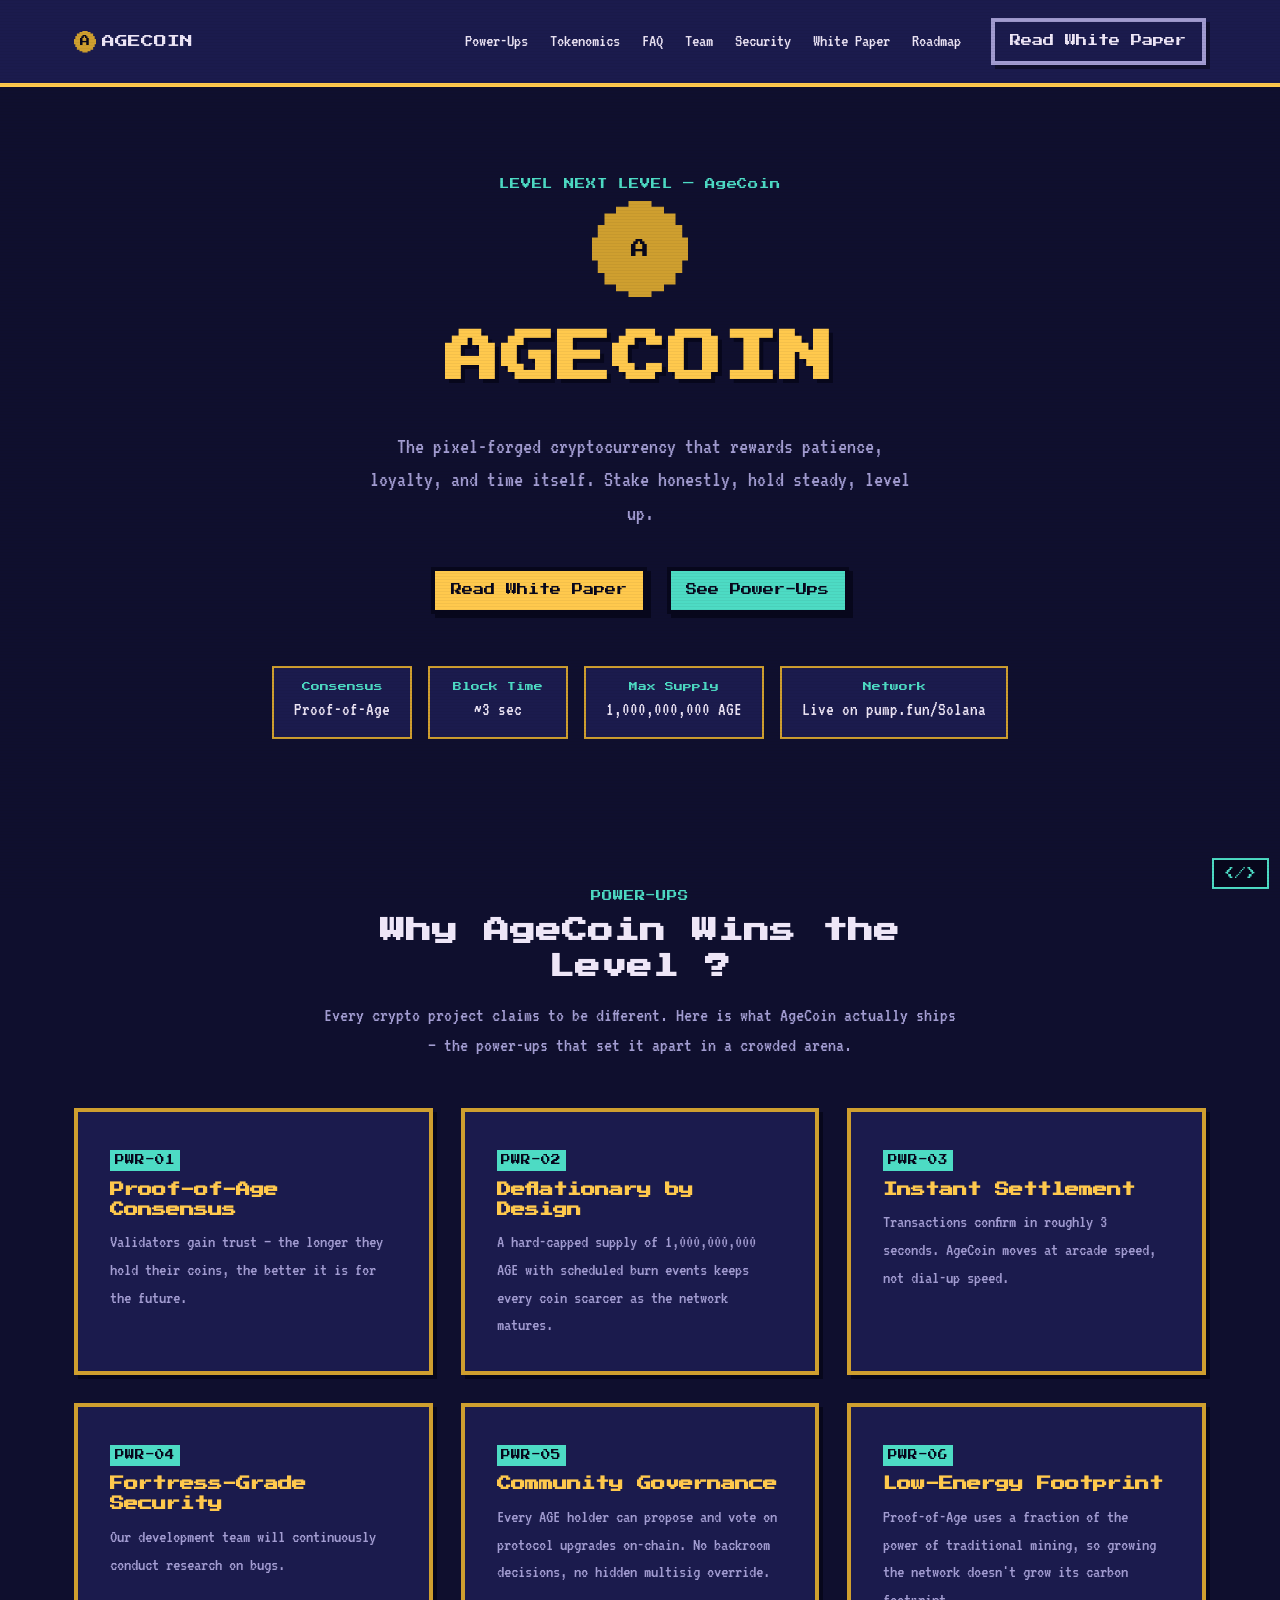
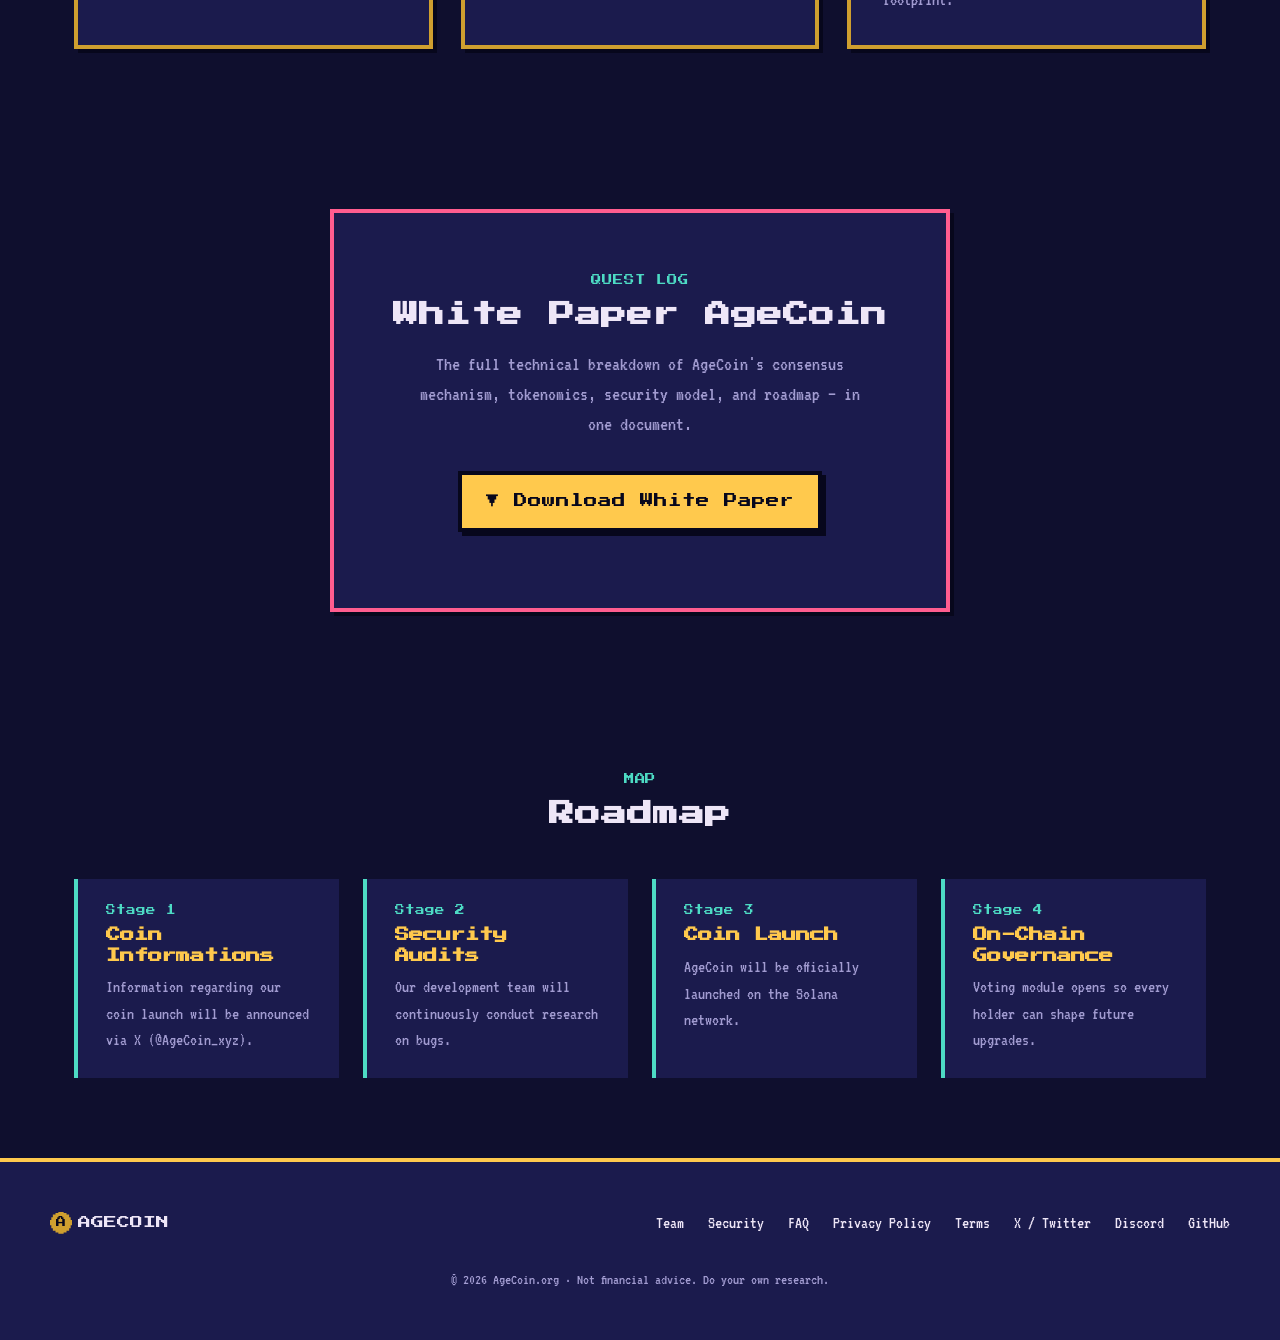
==== index.html @ 5ced3416 "Add files via upload" ====
<!DOCTYPE html>
<html lang="en">
<head>
  <meta charset="UTF-8">
  <meta name="viewport" content="width=device-width, initial-scale=1.0">
  <title>AgeCoin</title>
  <meta name="description" content="AgeCoin (AGE) — a pixel-forged cryptocurrency built on Proof-of-Age consensus. Read the white paper and discover why AgeCoin levels up the crypto world.">
  <link rel="canonical" href="https://agecoin.org/">
  <meta property="og:title" content="AgeCoin">
  <meta property="og:description" content="The pixel-forged cryptocurrency that rewards patience, loyalty, and time itself.">
  <meta property="og:url" content="https://agecoin.org/">
  <meta property="og:type" content="website">
  <meta property="og:image" content="https://agecoin.org/assets/og-image.png">
  <meta name="twitter:card" content="summary_large_image">
  <meta name="twitter:title" content="AgeCoin">
  <meta name="twitter:description" content="The pixel-forged cryptocurrency that rewards patience, loyalty, and time itself.">
  <meta name="twitter:image" content="https://agecoin.org/assets/og-image.png">

  <!-- Pixel-style fonts: Press Start 2P for display, VT323 for readable retro body text -->
  <link rel="preconnect" href="https://fonts.googleapis.com">
  <link rel="preconnect" href="https://fonts.gstatic.com" crossorigin>
  <link href="https://fonts.googleapis.com/css2?family=Press+Start+2P&family=VT323&display=swap" rel="stylesheet">

  <link rel="stylesheet" href="style.css">

  <link rel="icon" type="image/png" sizes="32x32" href="assets/favicon-32.png">
  <link rel="icon" type="image/png" sizes="16x16" href="assets/favicon-16.png">
  <link rel="apple-touch-icon" sizes="180x180" href="assets/apple-touch-icon.png">
</head>
<body>

  <!-- Ambient scanline overlay, purely decorative -->
  <div class="scanlines" aria-hidden="true"></div>

  <!-- ============ HUD NAV ============ -->
  <header class="hud" id="top">
    <div class="hud__inner">
      <a class="hud__brand" href="#top" aria-label="AgeCoin home">
        <span class="coin coin--small" aria-hidden="true">
          <span class="coin__face"></span>
          <span class="coin__ring"></span>
          <span class="coin__glyph">A</span>
        </span>
        AGECOIN
      </a>

      <nav class="hud__nav" id="hud-nav">
        <a href="#powerups">Power-Ups</a>
        <a href="faq.html#tokenomics">Tokenomics</a>
        <a href="faq.html#faq">FAQ</a>
        <a href="team.html">Team</a>
        <a href="security.html">Security</a>
        <a href="#whitepaper">White Paper</a>
        <a href="#roadmap">Roadmap</a>
      </nav>

      <div class="hud__actions">
        <a class="btn btn--ghost" href="#whitepaper">Read White Paper</a>
        <button class="hud__toggle" id="navToggle" aria-expanded="false" aria-controls="hud-nav" aria-label="Toggle menu">
          <span></span><span></span><span></span>
        </button>
      </div>
    </div>
  </header>

  <main>
    <!-- ============ HERO ============ -->
    <section class="hero">
      <div class="hero__inner">
        <p class="eyebrow">LEVEL NEXT LEVEL &mdash; AgeCoin</p>

        <div class="coin coin--hero" aria-hidden="true">
          <span class="coin__face"></span>
          <span class="coin__ring"></span>
          <span class="coin__glyph">A</span>
        </div>

        <h1 class="hero__title">AGECOIN</h1>
        <p class="hero__subtitle">
          The pixel-forged cryptocurrency that rewards patience, loyalty,
          and time itself. Stake honestly, hold steady, level up.
        </p>

        <div class="hero__actions">
          <a href="#whitepaper" class="btn btn--primary">Read White Paper</a>
          <a href="#powerups" class="btn btn--secondary">See Power-Ups</a>
        </div>

        <ul class="stat-strip" aria-label="AgeCoin key facts">
          <li><span class="stat-strip__label">Consensus</span><span class="stat-strip__value">Proof-of-Age</span></li>
          <li><span class="stat-strip__label">Block Time</span><span class="stat-strip__value">~3 sec</span></li>
          <li><span class="stat-strip__label">Max Supply</span><span class="stat-strip__value">1,000,000,000 AGE</span></li>
          <li><span class="stat-strip__label">Network</span><span class="stat-strip__value">Live on pump.fun/Solana</span></li>
        </ul>
      </div>
    </section>

    <!-- ============ POWER-UPS / ADVANTAGES ============ -->
    <section class="powerups" id="powerups">
      <div class="section__head">
        <p class="eyebrow">POWER-UPS</p>
        <h2>Why AgeCoin Wins the Level ?</h2>
        <p class="section__lede">
          Every crypto project claims to be different. Here is what AgeCoin
          actually ships &mdash; the power-ups that set it apart in a crowded arena.
        </p>
      </div>

      <div class="grid" role="list">
        <article class="card" role="listitem">
          <span class="card__tag">PWR-01</span>
          <h3>Proof-of-Age Consensus</h3>
          <p>Validators gain trust &mdash; the longer they hold their coins, the better it is for the future.</p>
        </article>

        <article class="card" role="listitem">
          <span class="card__tag">PWR-02</span>
          <h3>Deflationary by Design</h3>
          <p>A hard-capped supply of 1,000,000,000 AGE with scheduled burn events
             keeps every coin scarcer as the network matures.</p>
        </article>

        <article class="card" role="listitem">
          <span class="card__tag">PWR-03</span>
          <h3>Instant Settlement</h3>
          <p>Transactions confirm in roughly 3 seconds. AgeCoin moves at
             arcade speed, not dial-up speed.</p>
        </article>

        <article class="card" role="listitem">
          <span class="card__tag">PWR-04</span>
          <h3>Fortress-Grade Security</h3>
          <p>Our development team will continuously conduct research on bugs.</p>
        </article>

        <article class="card" role="listitem">
          <span class="card__tag">PWR-05</span>
          <h3>Community Governance</h3>
          <p>Every AGE holder can propose and vote on protocol upgrades
             on-chain. No backroom decisions, no hidden multisig override.</p>
        </article>

        <article class="card" role="listitem">
          <span class="card__tag">PWR-06</span>
          <h3>Low-Energy Footprint</h3>
          <p>Proof-of-Age uses a fraction of the power of traditional mining,
             so growing the network doesn't grow its carbon footprint.</p>
        </article>
      </div>
    </section>

    <!-- ============ WHITEPAPER / QUEST LOG ============ -->
    <section class="whitepaper" id="whitepaper">
      <div class="cabinet">
        <p class="eyebrow">QUEST LOG</p>
        <h2>White Paper AgeCoin</h2>
        <p class="cabinet__lede">
          The full technical breakdown of AgeCoin's consensus mechanism,
          tokenomics, security model, and roadmap &mdash; in one document.
        </p>

        <a
          id="whitepaperLink"
          class="btn btn--primary btn--large"
          href="assets/whitepaper-agecoin.pdf"
          download="White-Paper-AgeCoin.pdf"
        >
          &#9660; Download White Paper 
        </a>
        <p class="cabinet__hint"></p>
      </div>
    </section>

    <!-- ============ ROADMAP ============ -->
    <section class="roadmap" id="roadmap">
      <div class="section__head">
        <p class="eyebrow">MAP</p>
        <h2>Roadmap</h2>
      </div>
      <ol class="timeline">
        <li>
          <span class="timeline__stage">Stage 1</span>
          <h3>Coin Informations</h3>
          <p>Information regarding our coin launch will be announced via X (@AgeCoin_xyz).</p>
        </li>
        <li>
          <span class="timeline__stage">Stage 2</span>
          <h3>Security Audits</h3>
          <p>Our development team will continuously conduct research on bugs.</p>
        </li>
        <li>
          <span class="timeline__stage">Stage 3</span>
          <h3>Coin Launch</h3>
          <p>AgeCoin will be officially launched on the Solana network.</p>
        </li>
        <li>
          <span class="timeline__stage">Stage 4</span>
          <h3>On-Chain Governance</h3>
          <p>Voting module opens so every holder can shape future upgrades.</p>
        </li>
      </ol>
    </section>
  </main>

  <!-- ============ FOOTER ============ -->
  <footer class="footer">
    <div class="footer__inner">
      <a class="hud__brand" href="#top" aria-label="AgeCoin home">
        <span class="coin coin--small" aria-hidden="true">
          <span class="coin__face"></span>
          <span class="coin__ring"></span>
          <span class="coin__glyph">A</span>
        </span>
        AGECOIN
      </a>
      <nav class="footer__links">
        <a href="team.html">Team</a>
        <a href="security.html">Security</a>
        <a href="faq.html">FAQ</a>
        <a href="privacy-policy.html">Privacy Policy</a>
        <a href="terms.html">Terms</a>
        <a href="https://x.com/AgeCoin_xyz" target="_blank" rel="noopener noreferrer">X / Twitter</a>
        <a href="https://discord.gg/YMj9HkHyt3" target="_blank" rel="noopener noreferrer">Discord</a>
        <a href="https://github.com/AgeCo1n" target="_blank" rel="noopener noreferrer">GitHub</a>
      </nav>
      <p class="footer__legal">
        &copy; 2026 AgeCoin.org &middot; Not financial advice. Do your own research.
      </p>
    </div>
  </footer>

  <!-- ============ DEVELOPER CONSOLE (site owner only) ============ -->
  <button class="dev-toggle" id="devToggle" aria-expanded="false" aria-controls="devPanel">&lt;/&gt;</button>
  <aside class="dev-panel" id="devPanel" hidden>
    <h2>Developer Console</h2>
    <p>
      Preview a White Paper file before publishing it. This preview only
      works in your own browser for this session.
    </p>
    <p>
      To make the White Paper downloadable for <strong>every</strong> visitor,
      upload your real file to your server at:
      <code>assets/whitepaper-agecoin.pdf</code> (or replace the link's
      <code>href</code> in <code>index.html</code> to point at a .docx file instead).
    </p>
    <label class="dev-panel__label" for="devFileInput">Select PDF or Word file</label>
    <input type="file" id="devFileInput" accept=".pdf,.doc,.docx">
    <p id="devFileStatus" class="dev-panel__status" aria-live="polite"></p>
    <button class="btn btn--secondary" id="devPreviewBtn" disabled>Preview Selected File</button>
    <button class="btn btn--ghost" id="devCloseBtn">Close Console</button>
  </aside>

  <script src="script.js"></script>
</body>
</html>
---- style.css ----
/* =========================================================
   AGECOIN — pixel/arcade design system
   Palette:  bg-void #0f0f2e | bg-panel #1b1b4d | gold #ffc94d
             pink #ff5d8f | teal #4ddbc4 | ink #07071c
   Type:     display = "Press Start 2P" (short strings only)
             body    = "VT323" (paragraphs, readable at scale)
   ========================================================= */

:root {
  --bg-void: #0f0f2e;
  --bg-panel: #1b1b4d;
  --bg-panel-hi: #26265f;
  --gold: #ffc94d;
  --gold-dim: #cf9f2f;
  --pink: #ff5d8f;
  --teal: #4ddbc4;
  --ink: #07071c;
  --text: #eee6f7;
  --text-muted: #a29cd1;

  --font-display: "Press Start 2P", monospace;
  --font-body: "VT323", monospace;

  /* extra accents, used only for tokenomics chart segments */
  --violet: #8f7bff;
  --orange: #ff9f4d;

  --step: 4px; /* base pixel unit used for borders/shadows */
  --radius: 0px;
}

* {
  box-sizing: border-box;
}

html {
  scroll-behavior: smooth;
}

@media (prefers-reduced-motion: reduce) {
  html {
    scroll-behavior: auto;
  }
  *, *::before, *::after {
    animation-duration: 0.001ms !important;
    animation-iteration-count: 1 !important;
    transition-duration: 0.001ms !important;
    scroll-behavior: auto !important;
  }
}

body {
  margin: 0;
  background: var(--bg-void);
  color: var(--text);
  font-family: var(--font-body);
  font-size: 20px;
  line-height: 1.5;
  image-rendering: pixelated;
}

img {
  max-width: 100%;
  display: block;
}

a {
  color: var(--gold);
}

h1, h2, h3 {
  font-family: var(--font-display);
  line-height: 1.4;
  margin: 0 0 0.6em;
  color: var(--text);
}

h2 {
  font-size: clamp(1.1rem, 2.4vw, 1.6rem);
}

h3 {
  font-size: 0.9rem;
  color: var(--gold);
}

p {
  margin: 0 0 1em;
  color: var(--text-muted);
}

.eyebrow {
  font-family: var(--font-display);
  font-size: 0.65rem;
  letter-spacing: 0.08em;
  color: var(--teal);
  margin: 0 0 0.8em;
}

/* ---------- scanline overlay ---------- */
.scanlines {
  position: fixed;
  inset: 0;
  pointer-events: none;
  z-index: 999;
  background: repeating-linear-gradient(
    to bottom,
    rgba(0, 0, 0, 0.12) 0px,
    rgba(0, 0, 0, 0.12) 1px,
    transparent 1px,
    transparent 3px
  );
  mix-blend-mode: multiply;
  opacity: 0.35;
}

/* ---------- pixel panel / button primitives ---------- */
.pixel-frame {
  border: var(--step) solid var(--gold);
  box-shadow: var(--step) var(--step) 0 var(--ink);
  background: var(--bg-panel);
}

.btn {
  display: inline-block;
  font-family: var(--font-display);
  font-size: 0.7rem;
  text-decoration: none;
  padding: 1em 1.4em;
  border: var(--step) solid var(--ink);
  background: var(--gold);
  color: var(--ink);
  box-shadow: var(--step) var(--step) 0 var(--ink);
  cursor: pointer;
  transition: transform 0.05s linear, box-shadow 0.05s linear;
}

.btn:hover {
  transform: translate(-2px, -2px);
  box-shadow: calc(var(--step) + 2px) calc(var(--step) + 2px) 0 var(--ink);
}

.btn:active {
  transform: translate(var(--step), var(--step));
  box-shadow: 0 0 0 var(--ink);
}

.btn--primary {
  background: var(--gold);
  color: var(--ink);
}

.btn--secondary {
  background: var(--teal);
  color: var(--ink);
}

.btn--ghost {
  background: transparent;
  color: var(--text);
  border-color: var(--text-muted);
  box-shadow: var(--step) var(--step) 0 rgba(0, 0, 0, 0.4);
}

.btn--large {
  font-size: 0.85rem;
  padding: 1.2em 1.8em;
}

/* ---------- pixel coin sprite (pure CSS, no images) ---------- */
.coin {
  position: relative;
  display: inline-flex;
  align-items: center;
  justify-content: center;
  animation: coin-flip 2.4s steps(6) infinite;
}

.coin--small {
  width: 22px;
  height: 22px;
  margin-right: 0.5em;
  vertical-align: middle;
}

.coin--hero {
  width: 96px;
  height: 96px;
  margin: 0 auto 1.2em;
}

.coin__face,
.coin__ring {
  position: absolute;
  inset: 0;
  clip-path: polygon(
    38% 0%, 62% 0%,
    62% 6%, 75% 6%,
    75% 13%, 87% 13%,
    87% 25%, 94% 25%,
    94% 38%, 100% 38%,
    100% 62%, 94% 62%,
    94% 75%, 87% 75%,
    87% 87%, 75% 87%,
    75% 94%, 62% 94%,
    62% 100%, 38% 100%,
    38% 94%, 25% 94%,
    25% 87%, 13% 87%,
    13% 75%, 6% 75%,
    6% 62%, 0% 62%,
    0% 38%, 6% 38%,
    6% 25%, 13% 25%,
    13% 13%, 25% 13%,
    25% 6%, 38% 6%
  );
}

.coin__ring {
  background: var(--gold-dim);
}

.coin__face {
  inset: 12%;
  background: var(--gold);
}

.coin__glyph {
  position: relative;
  font-family: var(--font-display);
  font-size: 0.9em;
  color: var(--ink);
}

.coin--small .coin__glyph {
  font-size: 10px;
}

@keyframes coin-flip {
  0%, 100% { transform: scaleX(1); }
  50% { transform: scaleX(0.08); filter: brightness(1.4); }
}

/* ---------- HUD nav ---------- */
.hud {
  position: sticky;
  top: 0;
  z-index: 500;
  background: var(--bg-panel);
  border-bottom: var(--step) solid var(--gold);
}

.hud__inner {
  max-width: 1180px;
  margin: 0 auto;
  padding: 0.9em 1.2em;
  display: flex;
  align-items: center;
  gap: 1.5em;
}

.hud__brand {
  display: flex;
  align-items: center;
  font-family: var(--font-display);
  font-size: 0.8rem;
  color: var(--text);
  text-decoration: none;
  margin-right: auto;
}

.hud__nav {
  display: flex;
  gap: 1.1em;
  flex-wrap: wrap;
}

.hud__nav a {
  font-family: var(--font-body);
  font-size: 1.15rem;
  color: var(--text);
  text-decoration: none;
  border-bottom: 2px solid transparent;
}

.hud__nav a:hover {
  border-color: var(--gold);
}

.hud__actions {
  display: flex;
  align-items: center;
  gap: 1em;
}

.hud__toggle {
  display: none;
  flex-direction: column;
  gap: 4px;
  background: none;
  border: none;
  cursor: pointer;
  padding: 6px;
}

.hud__toggle span {
  width: 22px;
  height: 3px;
  background: var(--gold);
}

/* ---------- hero ---------- */
.hero {
  text-align: center;
  padding: 4.5em 1.2em 3.5em;
  max-width: 900px;
  margin: 0 auto;
}

.hero__title {
  font-size: clamp(2rem, 8vw, 3.4rem);
  color: var(--gold);
  text-shadow: var(--step) var(--step) 0 var(--ink);
  letter-spacing: 0.03em;
}

.hero__subtitle {
  font-size: 1.4rem;
  max-width: 560px;
  margin: 0 auto 1.6em;
}

.hero__actions {
  display: flex;
  justify-content: center;
  gap: 1em;
  flex-wrap: wrap;
  margin-bottom: 2.6em;
}

.stat-strip {
  list-style: none;
  display: flex;
  justify-content: center;
  flex-wrap: wrap;
  gap: 0.8em;
  margin: 0;
  padding: 0;
}

.stat-strip li {
  background: var(--bg-panel);
  border: 2px solid var(--gold-dim);
  padding: 0.6em 1em;
  min-width: 140px;
}

.stat-strip__label {
  display: block;
  font-family: var(--font-display);
  font-size: 0.55rem;
  color: var(--teal);
  margin-bottom: 0.4em;
}

.stat-strip__value {
  display: block;
  font-size: 1.2rem;
  color: var(--text);
}

/* ---------- section shared ---------- */
section {
  padding: 4em 1.2em;
  max-width: 1180px;
  margin: 0 auto;
}

.section__head {
  text-align: center;
  max-width: 640px;
  margin: 0 auto 2.4em;
}

.section__lede {
  font-size: 1.25rem;
}

/* ---------- power-up cards ---------- */
.grid {
  display: grid;
  grid-template-columns: repeat(3, 1fr);
  gap: 1.4em;
}

.card {
  background: var(--bg-panel);
  border: var(--step) solid var(--gold-dim);
  box-shadow: var(--step) var(--step) 0 var(--ink);
  padding: 1.6em;
  transition: transform 0.1s linear, border-color 0.1s linear;
}

.card:hover {
  transform: translateY(-4px);
  border-color: var(--gold);
}

.card__tag {
  display: inline-block;
  font-family: var(--font-display);
  font-size: 0.6rem;
  color: var(--ink);
  background: var(--teal);
  padding: 0.35em 0.5em;
  margin-bottom: 0.9em;
}

.card p {
  font-size: 1.15rem;
  margin-bottom: 0;
}

/* ---------- whitepaper / cabinet ---------- */
.whitepaper {
  text-align: center;
}

.cabinet {
  background: var(--bg-panel);
  border: var(--step) solid var(--pink);
  box-shadow: var(--step) var(--step) 0 var(--ink);
  padding: 3em 1.6em;
  max-width: 620px;
  margin: 0 auto;
}

.cabinet__lede {
  font-size: 1.25rem;
  max-width: 460px;
  margin: 0 auto 1.6em;
}

.cabinet__hint {
  margin-top: 1em;
  font-size: 1rem;
  color: var(--text-muted);
}

/* ---------- roadmap timeline ---------- */
.timeline {
  list-style: none;
  margin: 0;
  padding: 0;
  display: grid;
  grid-template-columns: repeat(4, 1fr);
  gap: 1.2em;
}

.timeline li {
  background: var(--bg-panel);
  border-left: var(--step) solid var(--teal);
  padding: 1.2em 1.4em;
}

.timeline__stage {
  display: block;
  font-family: var(--font-display);
  font-size: 0.6rem;
  color: var(--teal);
  margin-bottom: 0.8em;
}

.timeline p {
  font-size: 1.1rem;
  margin-bottom: 0;
}

/* ---------- footer ---------- */
.footer {
  border-top: var(--step) solid var(--gold);
  background: var(--bg-panel);
  padding: 2.4em 1.2em;
}

.footer__inner {
  max-width: 1180px;
  margin: 0 auto;
  display: flex;
  flex-wrap: wrap;
  align-items: center;
  justify-content: space-between;
  gap: 1.2em;
}

.footer__links {
  display: flex;
  gap: 1.2em;
}

.footer__links a {
  color: var(--text);
  text-decoration: none;
  font-size: 1.1rem;
}

.footer__links a:hover {
  color: var(--gold);
}

.footer__legal {
  width: 100%;
  text-align: center;
  font-size: 0.95rem;
  color: var(--text-muted);
  margin: 0.6em 0 0;
}

/* ---------- developer console ---------- */
.dev-toggle {
  position: fixed;
  bottom: 1em;
  right: 1em;
  z-index: 600;
  font-family: var(--font-display);
  font-size: 0.7rem;
  background: var(--ink);
  color: var(--teal);
  border: 2px solid var(--teal);
  padding: 0.7em 0.9em;
  cursor: pointer;
}

.dev-panel {
  position: fixed;
  bottom: 4.2em;
  right: 1em;
  z-index: 600;
  width: min(360px, calc(100vw - 2em));
  background: var(--bg-panel);
  border: var(--step) solid var(--teal);
  box-shadow: var(--step) var(--step) 0 var(--ink);
  padding: 1.4em;
}

.dev-panel h2 {
  font-size: 0.85rem;
  color: var(--teal);
}

.dev-panel p {
  font-size: 1rem;
}

.dev-panel code {
  background: var(--ink);
  color: var(--gold);
  padding: 0.1em 0.4em;
  font-family: var(--font-body);
}

.dev-panel__label {
  display: block;
  font-size: 1rem;
  margin-bottom: 0.4em;
}

.dev-panel input[type="file"] {
  width: 100%;
  margin-bottom: 0.8em;
  color: var(--text);
  font-family: var(--font-body);
}

.dev-panel__status {
  font-size: 1rem;
  color: var(--gold);
  min-height: 1.4em;
}

.dev-panel .btn {
  width: 100%;
  margin-bottom: 0.6em;
  text-align: center;
}

/* ---------- responsive ---------- */
@media (max-width: 900px) {
  .grid {
    grid-template-columns: repeat(2, 1fr);
  }
  .timeline {
    grid-template-columns: repeat(2, 1fr);
  }
}

@media (max-width: 880px) {
  .hud__nav {
    position: absolute;
    top: 100%;
    left: 0;
    right: 0;
    background: var(--bg-panel);
    border-bottom: var(--step) solid var(--gold);
    flex-direction: column;
    padding: 1em 1.2em;
    display: none;
  }
  .hud__nav.is-open {
    display: flex;
  }
  .hud__toggle {
    display: flex;
  }
  .hud__actions .btn--ghost {
    display: none;
  }
}

@media (max-width: 560px) {
  .grid {
    grid-template-columns: 1fr;
  }
  .timeline {
    grid-template-columns: 1fr;
  }
  .hero__actions {
    flex-direction: column;
    align-items: stretch;
  }
}

/* ---------- page banner (secondary pages) ---------- */
.page-banner {
  text-align: center;
  padding: 3.5em 1.2em 2em;
  max-width: 760px;
  margin: 0 auto;
}

.page-banner p.lede {
  font-size: 1.25rem;
  color: var(--text-muted);
}

/* ---------- legal pages (privacy / terms) ---------- */
.legal {
  max-width: 780px;
  margin: 0 auto;
  padding: 1em 1.2em 4em;
}

.legal-notice {
  background: var(--bg-panel);
  border-left: var(--step) solid var(--teal);
  padding: 1em 1.2em;
  margin-bottom: 2em;
  font-size: 1.05rem;
}

.legal h2 {
  font-size: 1rem;
  color: var(--gold);
  margin-top: 1.8em;
  border-bottom: 2px solid var(--bg-panel-hi);
  padding-bottom: 0.4em;
}

.legal p,
.legal li {
  font-size: 1.15rem;
}

.legal ul {
  color: var(--text-muted);
  padding-left: 1.4em;
}

.legal .updated {
  color: var(--text-muted);
  font-size: 1rem;
}

/* ---------- team ---------- */
.team-note {
  background: var(--bg-panel);
  border: var(--step) solid var(--pink);
  box-shadow: var(--step) var(--step) 0 var(--ink);
  padding: 1.2em 1.4em;
  max-width: 780px;
  margin: 0 auto 2.6em;
  font-size: 1.1rem;
}

.team-note strong {
  color: var(--pink);
}

.team-grid {
  display: grid;
  grid-template-columns: repeat(3, 1fr);
  gap: 1.4em;
}

.team-card {
  background: var(--bg-panel);
  border: var(--step) solid var(--gold-dim);
  box-shadow: var(--step) var(--step) 0 var(--ink);
  padding: 1.6em;
  text-align: center;
}

.team-card__avatar {
  width: 64px;
  height: 64px;
  margin: 0 auto 1em;
  background: repeating-conic-gradient(
    var(--gold) 0% 25%,
    var(--gold-dim) 0% 50%
  );
  background-size: 50% 50%;
  border: 3px solid var(--ink);
}

.team-card h3 {
  margin-bottom: 0.2em;
}

.team-card__role {
  display: block;
  font-size: 0.95rem;
  color: var(--teal);
  margin-bottom: 0.8em;
}

.team-card p {
  font-size: 1.05rem;
  margin-bottom: 0;
}

/* ---------- security & audits ---------- */
.contract-box {
  display: flex;
  flex-wrap: wrap;
  align-items: center;
  gap: 0.8em;
  background: var(--ink);
  border: var(--step) solid var(--gold);
  padding: 1em 1.2em;
  max-width: 720px;
  margin: 0 auto 2.6em;
}

.contract-box code {
  flex: 1 1 260px;
  font-family: var(--font-body);
  font-size: 1.2rem;
  color: var(--gold);
  word-break: break-all;
}

.contract-box .btn {
  font-size: 0.6rem;
  padding: 0.8em 1em;
}

.audit-grid {
  display: grid;
  grid-template-columns: repeat(2, 1fr);
  gap: 1.4em;
  margin-bottom: 2.6em;
}

.audit-card {
  background: var(--bg-panel);
  border: var(--step) solid var(--teal);
  box-shadow: var(--step) var(--step) 0 var(--ink);
  padding: 1.6em;
}

.audit-card__status {
  display: inline-block;
  font-family: var(--font-display);
  font-size: 0.55rem;
  padding: 0.4em 0.6em;
  margin-bottom: 0.9em;
  background: var(--orange);
  color: var(--ink);
}

.audit-card__status--done {
  background: var(--teal);
}

.audit-card p {
  font-size: 1.1rem;
  margin-bottom: 0.6em;
}

.bounty-box {
  background: var(--bg-panel);
  border: var(--step) solid var(--violet);
  box-shadow: var(--step) var(--step) 0 var(--ink);
  padding: 1.6em;
  max-width: 780px;
  margin: 0 auto;
}

.bounty-box h2 {
  color: var(--violet);
  font-size: 0.9rem;
}

/* ---------- tokenomics bar chart ---------- */
.tokenomics-bar {
  display: flex;
  width: 100%;
  height: 40px;
  border: 3px solid var(--ink);
  overflow: hidden;
  margin-bottom: 1.6em;
}

.tokenomics-bar span {
  height: 100%;
}

.tokenomics-legend {
  list-style: none;
  margin: 0 0 3em;
  padding: 0;
  display: grid;
  grid-template-columns: repeat(2, 1fr);
  gap: 0.8em;
  max-width: 720px;
  margin-left: auto;
  margin-right: auto;
}

.tokenomics-legend li {
  display: flex;
  align-items: center;
  gap: 0.6em;
  font-size: 1.1rem;
  background: var(--bg-panel);
  padding: 0.6em 0.8em;
}

.tokenomics-legend .swatch {
  width: 16px;
  height: 16px;
  flex: none;
  border: 2px solid var(--ink);
}

.tokenomics-legend .amount {
  margin-left: auto;
  color: var(--gold);
  font-family: var(--font-display);
  font-size: 0.65rem;
}

/* ---------- FAQ accordion ---------- */
.faq-list {
  max-width: 780px;
  margin: 0 auto 3em;
}

.faq-item {
  background: var(--bg-panel);
  border: var(--step) solid var(--gold-dim);
  box-shadow: var(--step) var(--step) 0 var(--ink);
  margin-bottom: 1em;
  padding: 0;
}

.faq-item summary {
  cursor: pointer;
  list-style: none;
  padding: 1em 1.2em;
  font-family: var(--font-display);
  font-size: 0.75rem;
  color: var(--text);
  display: flex;
  justify-content: space-between;
  align-items: center;
  gap: 1em;
}

.faq-item summary::-webkit-details-marker {
  display: none;
}

.faq-item summary::after {
  content: "+";
  color: var(--gold);
  font-size: 1.1rem;
  flex: none;
}

.faq-item[open] summary::after {
  content: "\2212";
}

.faq-item p {
  padding: 0 1.2em 1.2em;
  font-size: 1.15rem;
  margin: 0;
}

/* ---------- responsive additions for new sections ---------- */
@media (max-width: 900px) {
  .team-grid {
    grid-template-columns: repeat(2, 1fr);
  }
  .audit-grid {
    grid-template-columns: 1fr;
  }
}

@media (max-width: 560px) {
  .team-grid {
    grid-template-columns: 1fr;
  }
  .tokenomics-legend {
    grid-template-columns: 1fr;
  }
}

/* ---------- accessibility: visible focus ---------- */
a:focus-visible,
button:focus-visible,
input:focus-visible,
summary:focus-visible {
  outline: 3px solid var(--teal);
  outline-offset: 2px;
}
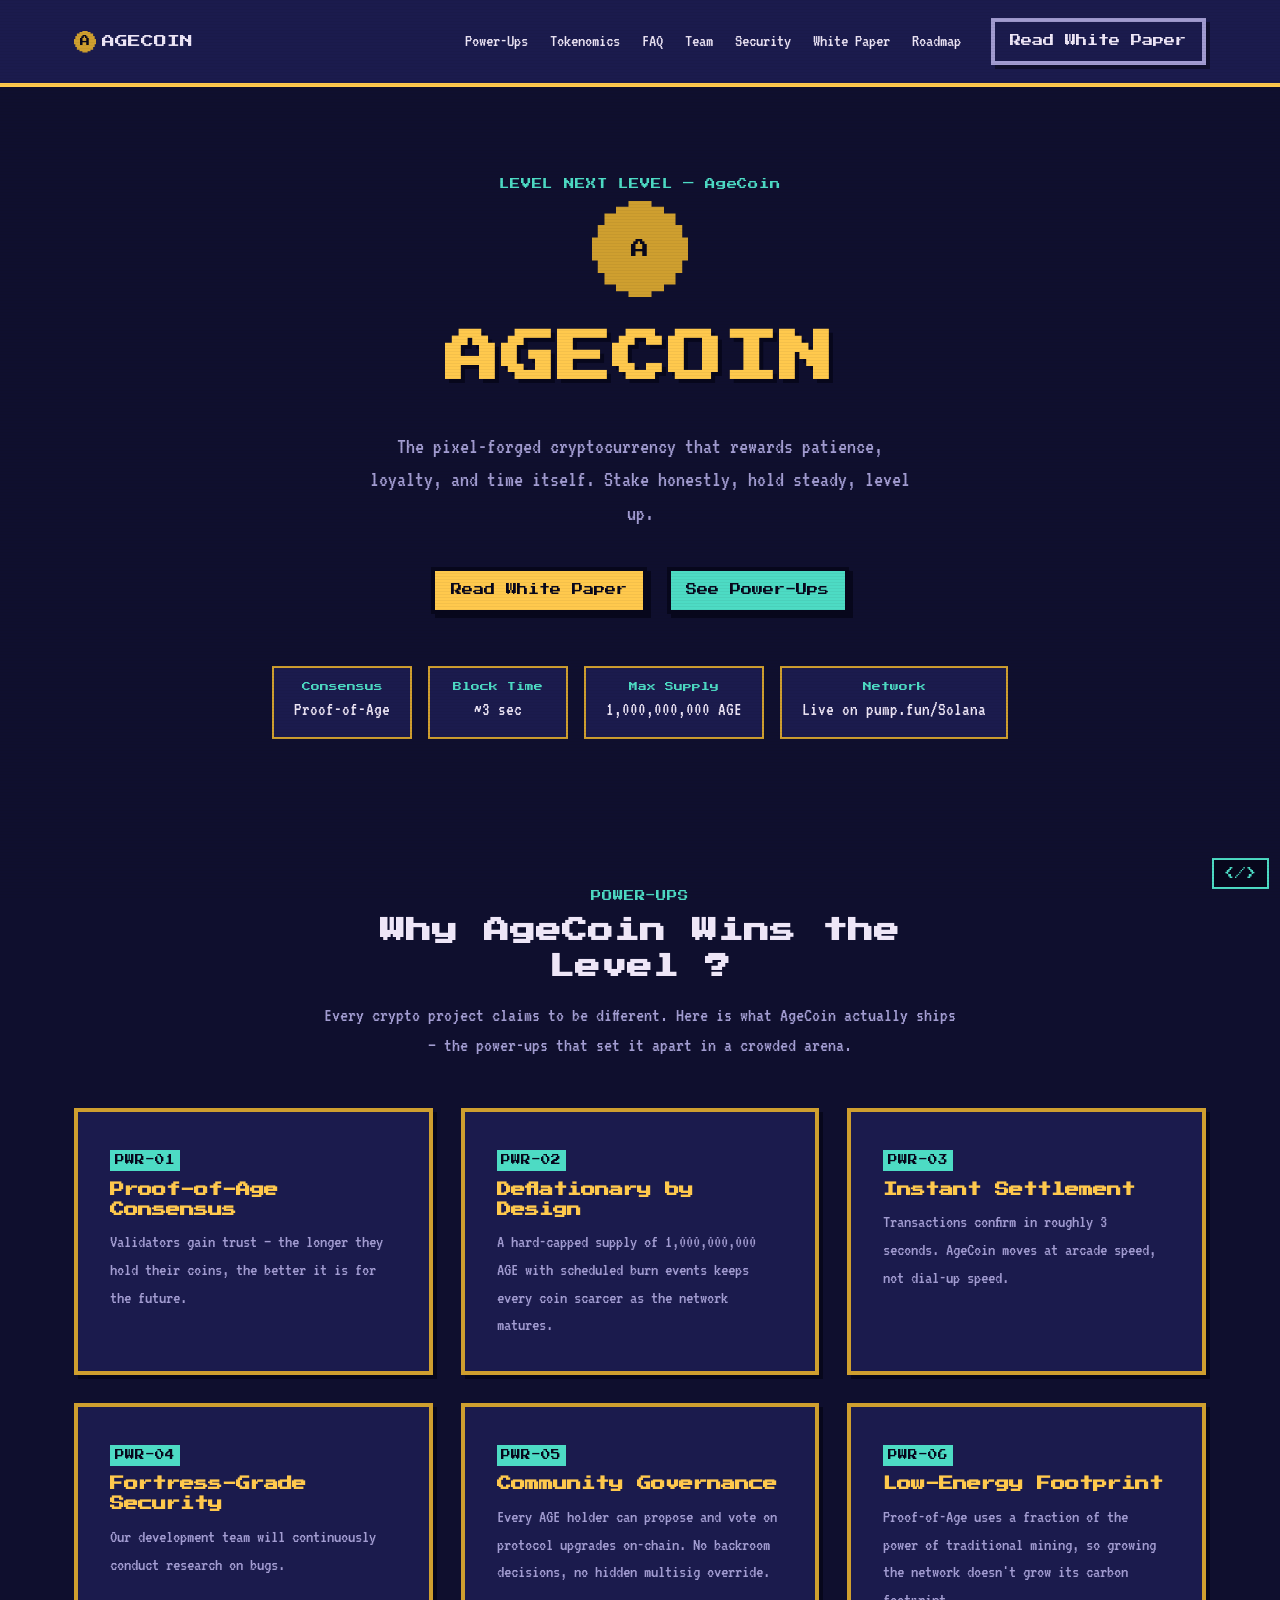
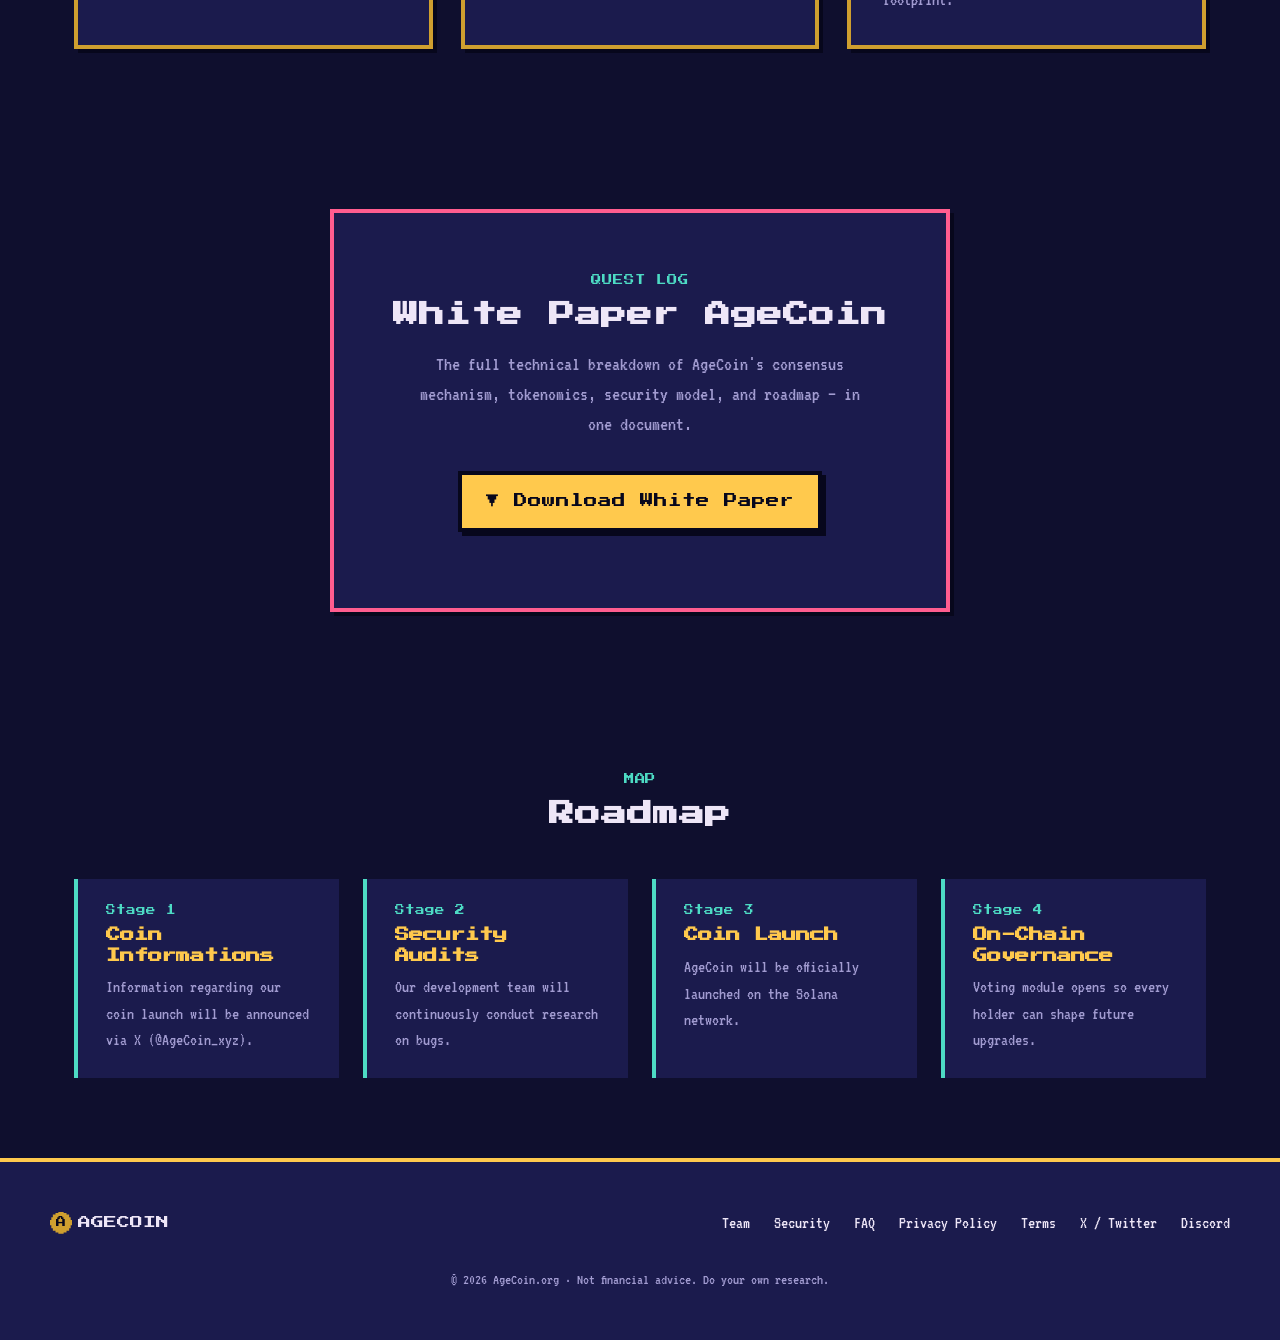
==== commit 3f400645: "Update index.html" ====
--- a/index.html
+++ b/index.html
@@ -221,7 +221,6 @@
         <a href="terms.html">Terms</a>
         <a href="https://x.com/AgeCoin_xyz" target="_blank" rel="noopener noreferrer">X / Twitter</a>
         <a href="https://discord.gg/YMj9HkHyt3" target="_blank" rel="noopener noreferrer">Discord</a>
-        <a href="https://github.com/AgeCo1n" target="_blank" rel="noopener noreferrer">GitHub</a>
       </nav>
       <p class="footer__legal">
         &copy; 2026 AgeCoin.org &middot; Not financial advice. Do your own research.
